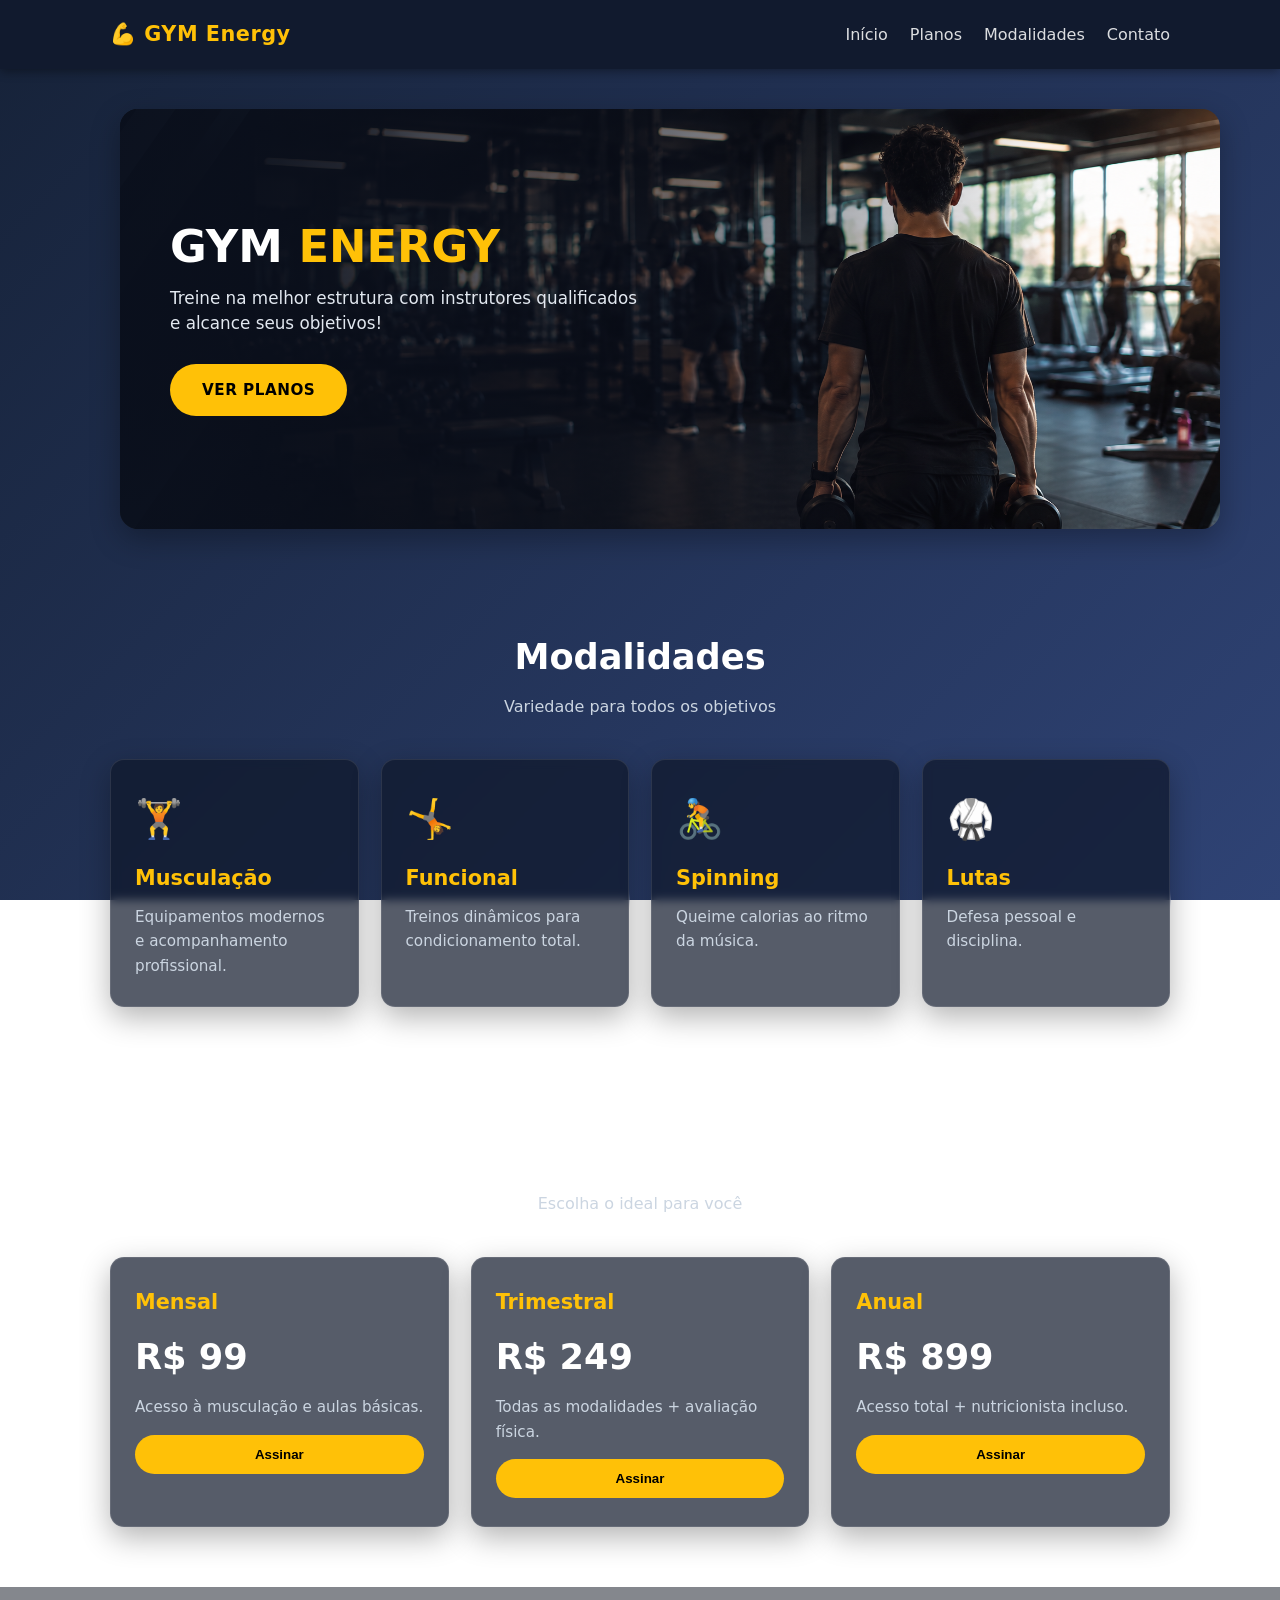
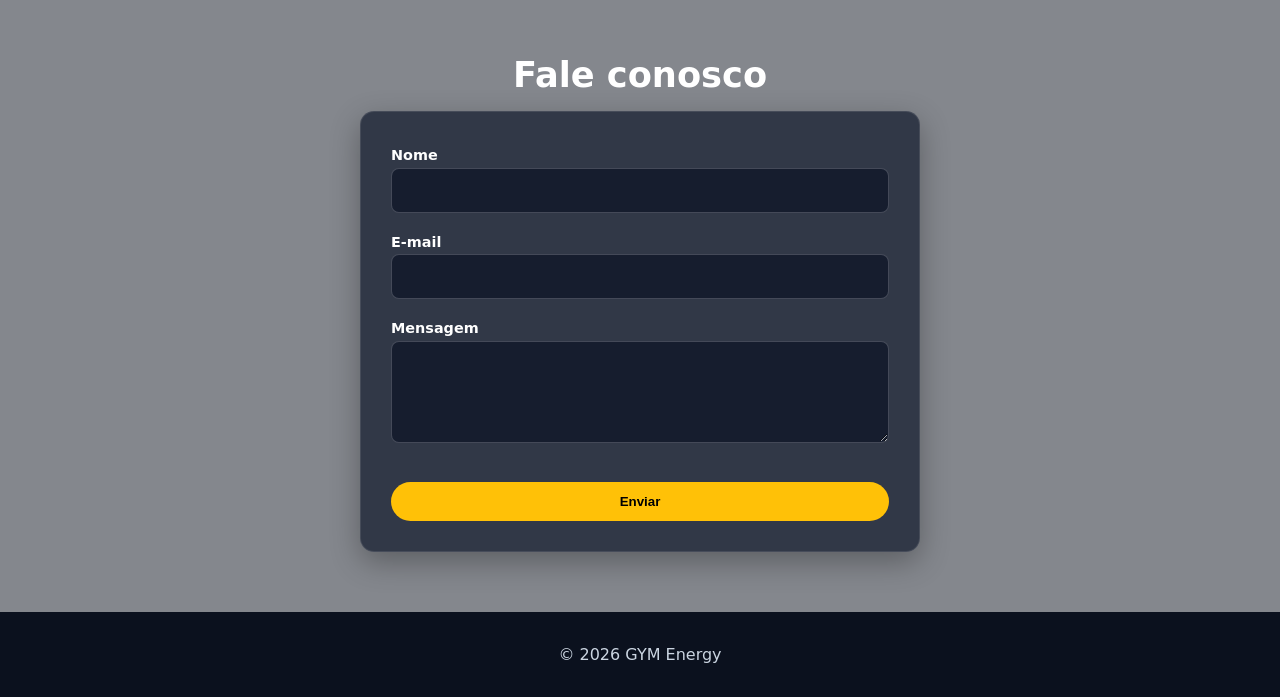
==== projetos-final-2026-2/02-academia/02-academia/index.html @ 3f3c1a9d "Add files via upload" ====
<!DOCTYPE html>
<html lang="pt-BR">

<head>
  <meta charset="UTF-8" />
  <meta name="viewport" content="width=device-width, initial-scale=1.0" />
  <title>GYM Energy</title>
  <meta name="description" content="Site da academia com planos, horários e modalidades." />
  <link rel="stylesheet" href="styles.css" />
</head>

<body>
  <!-- CABEÇALHO -->
<header class="site-header">
  <nav class="nav">
    <div class="logo">💪 GYM Energy</div>
    <ul>
      <li><a href="#inicio">Início</a></li>
      <li><a href="#planos">Planos</a></li>
      <li><a href="#modalidades">Modalidades</a></li>
      <li><a href="#contato">Contato</a></li>
    </ul>
  </nav>
</header>

<!-- SEÇÃO PRINCIPAL (HERO) -->
<section class="hero-section">
  <div class="hero-box">
    <img src="img/fundo_inicio.png" alt="Fundo Inicio Academia" class="hero-bg">
    <div class="hero-overlay"></div>
    <div class="hero-texto">
      <h1>GYM <span> ENERGY</span></h1>
      <p class="lead">Treine na melhor estrutura com instrutores qualificados e alcance seus objetivos!</p>
      <a href="#planos" class="btn-planos">VER PLANOS</a>
    </div>
  </div>
</section>

  <!-- MODALIDADES -->
  <section id="modalidades" class="modalidades">
    <div class="container">
      <h2>Modalidades</h2>
      <p class="subtitle">Variedade para todos os objetivos</p>
      <div class="grid">
        <article class="card card-destaque">
          <div class="icon">🏋️</div>
          <h3>Musculação</h3>
          <p>Equipamentos modernos e acompanhamento profissional.</p>
        </article>
        <article class="card card-destaque">
          <div class="icon">🤸</div>
          <h3>Funcional</h3>
          <p>Treinos dinâmicos para condicionamento total.</p>
        </article>
        <article class="card card-destaque">
          <div class="icon">🚴</div>
          <h3>Spinning</h3>
          <p>Queime calorias ao ritmo da música.</p>
        </article>
        <article class="card card-destaque">
          <div class="icon">🥋</div>
          <h3>Lutas</h3>
          <p>Defesa pessoal e disciplina.</p>
        </article>
      </div>
    </div>
  </section>

  <!-- PLANOS -->
  <section id="planos" class="planos">
    <div class="container">
      <h2>Planos</h2>
      <p class="subtitle">Escolha o ideal para você</p>
      <div class="grid">
        <article class="card card-planos">
          <h3>Mensal</h3>
          <p class="preco">R$ 99</p>
          <p>Acesso à musculação e aulas básicas.</p>
          <button class="btn primary" onclick="escolherPlano('Mensal')">Assinar</button>
        </article>
        <article class="card card-planos">
          <h3>Trimestral</h3>
          <p class="preco">R$ 249</p>
          <p>Todas as modalidades + avaliação física.</p>
          <button class="btn primary" onclick="escolherPlano('Trimestral')">Assinar</button>
        </article>
        <article class="card card-planos">
          <h3>Anual</h3>
          <p class="preco">R$ 899</p>
          <p>Acesso total + nutricionista incluso.</p>
          <button class="btn primary" onclick="escolherPlano('Anual')">Assinar</button>
        </article>
      </div>
    </div>
  </section>

  <!-- CONTATO -->
  <section id="contato" class="contato">
    <div class="container">
      <h2>Fale conosco</h2>
      <form class="contact formContato" novalidate>
        <div><label for="nome">Nome</label><input id="nome" required /></div>
        <div><label for="email">E-mail</label><input id="email" type="email" required /></div>
        <div><label for="mensagem">Mensagem</label><textarea id="mensagem" rows="4" required></textarea></div>
        <button type="submit" class="btn primary">Enviar</button>
        <div class="mensagem-feedback" id="feedback"></div>
      </form>
    </div>
  </section>

  <footer>
    <p>© <span id="ano"></span> GYM Energy</p>
  </footer>
  <script src="script.js"></script>
</body>

</html>
---- projetos-final-2026-2/02-academia/02-academia/styles.css ----
/* =========================================================
   Academia GYM Energy - Folha de Estilos
   ========================================================= */

/* Variáveis Globais */
:root {
  --primary: #ffc107;            /* Amarelo de destaque */
  --bg-gradient: linear-gradient(135deg, #162238 0%, #2f4375 100%); /* Transição de azul */
  --card-bg: rgba(15, 23, 42, 0.7); /* Fundo sutil para os cartões */
  --text: #ffffff;               /* Cor do texto principal */
  --muted: #cbd5e1;              /* Texto secundário */
  --radius: 14px;
  --shadow: 0 10px 30px rgba(0, 0, 0, 0.3);
  --container: 1100px;
}

/* Reset Global */
* {
  box-sizing: border-box;
  margin: 0;
  padding: 0;
}

html {
  scroll-behavior: smooth;
}

/* Fundo da página com o degradê azul fixo */
body {
  font-family: 'Segoe UI', system-ui, -apple-system, sans-serif;
  background: var(--bg-gradient);
  background-attachment: fixed;
  color: var(--text);
  line-height: 1.6;
  min-height: 100vh;
}

img {
  max-width: 100%;
  display: block;
}

.container {
  max-width: var(--container);
  margin: 0 auto;
  padding: 0 20px;
}

/* ---------- HEADER / NAV ---------- */
header.site-header {
  width: 100%;
  background-color: #111a2e;
  position: sticky;
  top: 0;
  z-index: 50;
  box-shadow: 0 2px 10px rgba(0, 0, 0, 0.4);
}

.nav {
  width: 100%;
  max-width: 1100px;
  margin: 0 auto;
  padding: 18px 20px;
  color: #ffffff;
  display: flex;
  align-items: center;
  justify-content: space-between;
}

.nav .logo {
  font-weight: 800;
  font-size: 1.3rem;
  letter-spacing: 0.5px;
  color: var(--primary);
}

.nav ul {
  display: flex;
  gap: 22px;
  list-style: none;
}

.nav a {
  color: #fff;
  text-decoration: none;
  font-weight: 500;
  opacity: 0.85;
  transition: opacity 0.2s, color 0.2s;
}

.nav a:hover {
  opacity: 1;
  color: var(--primary);
}

.menu-toggle {
  display: none;
  background: transparent;
  border: 0;
  color: #f3f3f3;
  font-size: 1.6rem;
  cursor: pointer;
}

/* ---------- HERO ---------- */
.hero-section {
  width: 100%;
  padding: 40px 20px;
  display: flex;
  justify-content: center;
}

.hero-box {
  position: relative;
  width: 100%;
  max-width: 1100px; /* Força a mesma largura limite do menu */
  margin: auto !important; /* Centraliza 100% no meio da tela */
  transform: translateX(30px); /* Joga a box da imagem pro lado direito */
  min-height: 420px;
  border-radius: 18px;
  overflow: hidden;
  padding: 60px 50px;
  display: flex;
  align-items: center;
  box-shadow: 0 10px 30px rgba(0, 0, 0, 0.3);
}

.hero-bg {
  position: absolute;
  top: 0;
  left: 0;
  width: 100%;
  height: 100%;
  object-fit: cover;
  object-position: center;
  z-index: 1;
  transition: transform 0.7s ease;
}

.hero-box:hover .hero-bg {
  transform: scale(1.08);
}

.hero-overlay {
  position: absolute;
  top: 0;
  left: 0;
  width: 100%;
  height: 100%;
  background: linear-gradient(90deg, rgba(10, 16, 30, 0.92) 0%, rgba(10, 16, 30, 0.6) 50%, rgba(10, 16, 30, 0) 85%);
  z-index: 2;
}

.hero-texto {
  position: relative;
  z-index: 3;
  max-width: 480px;
  text-align: left;
}

.hero-texto h1 {
  font-size: 2.8rem;
  font-weight: 900;
  color: #ffffff;
  text-transform: uppercase;
  line-height: 1.1;
  margin-bottom: 14px;
}

 /* Apague se não quiser a difença de cor no GYM ENERGY */
.hero-texto h1 span {
  color: #ffc107;
}

.hero-texto .lead {
  color: #e2e8f0;
  font-size: 1.05rem;
  margin-bottom: 28px;
  line-height: 1.5;
}

.btn-planos {
  display: inline-block;
  background-color: #ffc107;
  color: #000000;
  padding: 14px 32px;
  border-radius: 30px;
  font-weight: 800;
  text-decoration: none;
  font-size: 0.95rem;
  text-transform: uppercase;
  letter-spacing: 0.5px;
  transition: background-color 0.3s ease, transform 0.2s ease, box-shadow 0.2s ease;
}

.btn-planos:hover {
  transform: translateY(-3px);
}

/* ---------- SEÇÕES GERAIS ---------- */
section {
  padding: 60px 0;
}

section h2 {
  text-align: center;
  font-size: 2.2rem;
  margin-bottom: 8px;
  color: #ffffff;
}

section .subtitle {
  text-align: center;
  color: var(--muted);
  margin-bottom: 40px;
}

/* Grid e Cards */
.grid {
  display: grid;
  grid-template-columns: repeat(auto-fit, minmax(240px, 1fr));
  gap: 22px;
}

.card {
  background: var(--card-bg);
  backdrop-filter: blur(5px);
  border: 1px solid rgba(255, 255, 255, 0.1);
  border-radius: var(--radius);
  padding: 28px 24px;
  box-shadow: var(--shadow);
  transition: transform 0.2s, border-color 0.2s;
}

.card:hover {
  transform: translateY(-6px);
  border-color: rgba(255, 193, 7, 0.4); /* Borda do card, se tu n gostou tira */
}

.card .icon {
  font-size: 2.4rem;
  margin-bottom: 12px;
}

.card h3 {
  color: var(--primary);
  margin-bottom: 10px;
  font-size: 1.3rem;
}

.card p {
  color: var(--muted);
  font-size: 0.95rem;
}

.card-planos .preco {
  font-size: 2.2rem;
  color: #ffffff;
  font-weight: 800;
  margin: 10px 0;
}

/* Botões Reutilizáveis */
.btn {
  display: inline-block;
  padding: 12px 24px;
  border-radius: 30px;
  text-decoration: none;
  font-weight: 700;
  border: 0;
  cursor: pointer;
  transition: transform 0.15s ease, background-color 0.2s ease;
}

.btn.primary {
  background: var(--primary);
  color: #000;
  margin-top: 15px;
  width: 100%;
}

.btn.primary:hover {
  background: #e0a800;
  transform: translateY(-2px);
}

/* ---------- SEÇÃO CONTATO ---------- */
.contato {
  background-color: rgba(10, 16, 28, 0.5);
}

form.contact {
  max-width: 560px;
  margin: 0 auto;
  background: var(--card-bg);
  backdrop-filter: blur(5px);
  padding: 30px;
  border-radius: var(--radius);
  border: 1px solid rgba(255, 255, 255, 0.1);
  box-shadow: var(--shadow);
  display: grid;
  gap: 16px;
}

form.contact label {
  font-weight: 600;
  font-size: 0.9rem;
  color: #ffffff;
}

form.contact input,
form.contact textarea {
  width: 100%;
  padding: 12px 14px;
  border: 1px solid rgba(255, 255, 255, 0.2);
  background: rgba(15, 23, 42, 0.8);
  color: #fff;
  border-radius: 8px;
  font-family: inherit;
  font-size: 1rem;
}

form.contact input:focus,
form.contact textarea:focus {
  outline: none;
  border-color: var(--primary);
}

.mensagem-feedback {
  margin-top: 14px;
  padding: 12px;
  border-radius: 8px;
  background: #ecfdf5;
  color: #065f46;
  text-align: center;
  display: none;
}

/* ---------- FOOTER ---------- */
footer {
  background: #0b111e;
  color: var(--muted);
  text-align: center;
  padding: 30px 20px;
}

/* ---------- RESPONSIVO (MOBILE) ---------- */
@media (max-width: 720px) {
  .hero-box {
    padding: 40px 24px;
    min-height: 360px;
  }
  
  .hero-texto h1 {
    font-size: 2.1rem;
  }
  
  .nav ul {
    display: none;
    position: absolute;
    top: 60px;
    left: 0;
    right: 0;
    flex-direction: column;
    background: #111a2e;
    padding: 20px;
    gap: 16px;
  }

  .nav ul.open {
    display: flex;
  }

  .menu-toggle {
    display: block;
  }
}
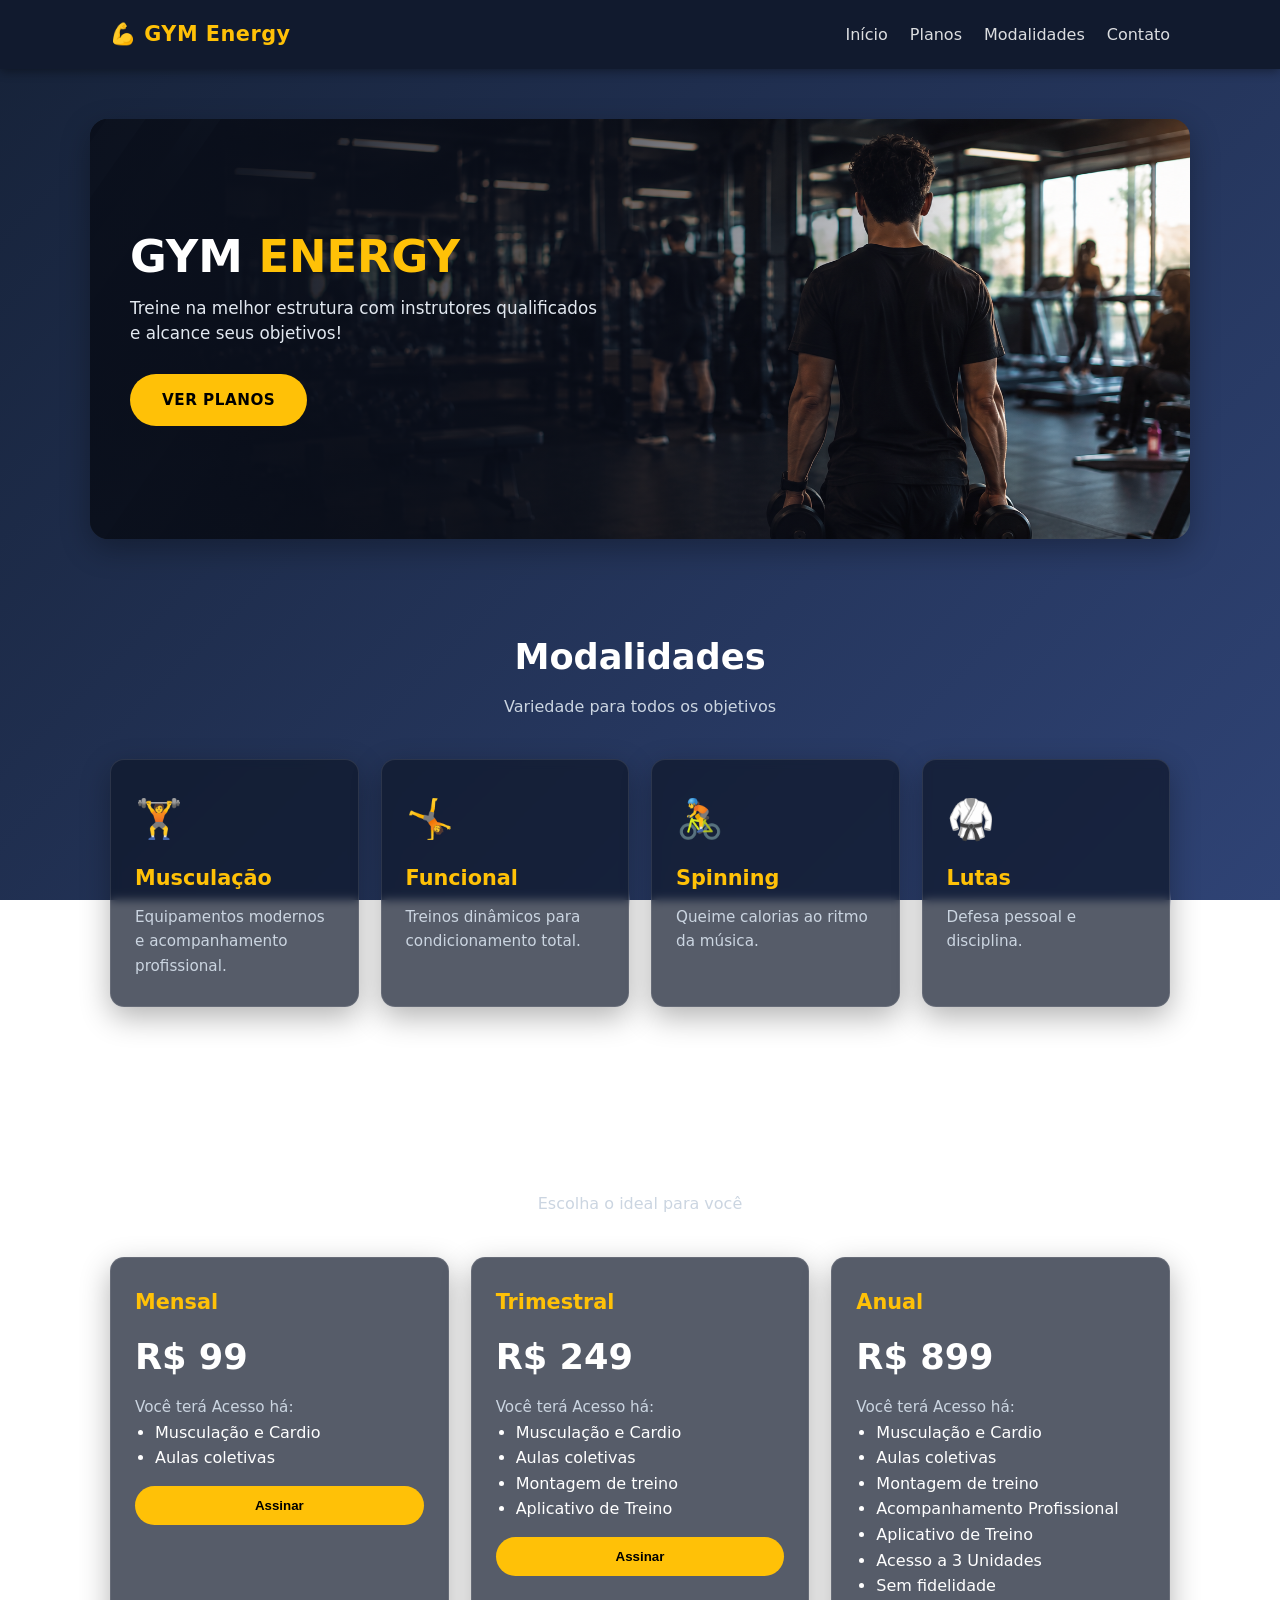
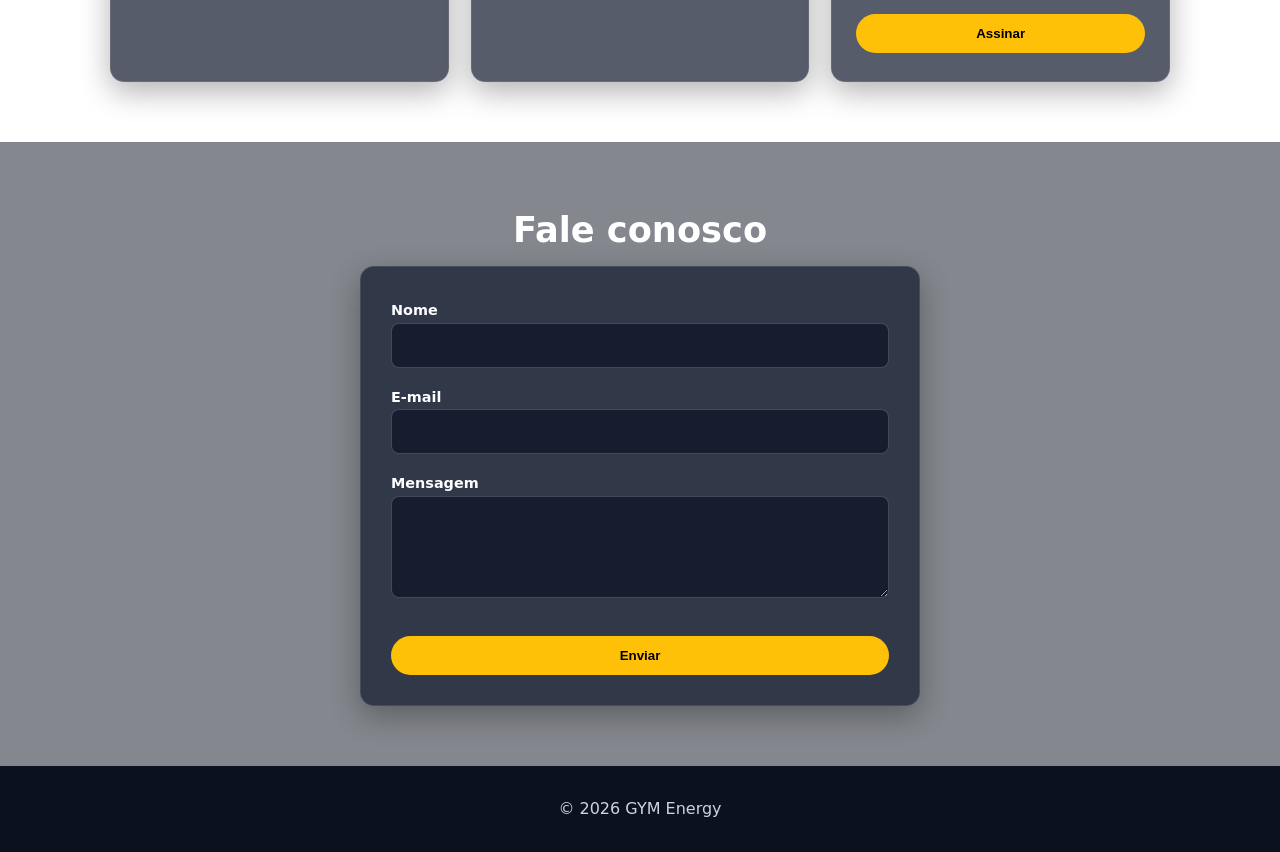
==== commit 843ee8b1: "update" ====
--- a/projetos-final-2026-2/02-academia/02-academia/index.html
+++ b/projetos-final-2026-2/02-academia/02-academia/index.html
@@ -75,19 +75,38 @@
         <article class="card card-planos">
           <h3>Mensal</h3>
           <p class="preco">R$ 99</p>
-          <p>Acesso à musculação e aulas básicas.</p>
+          <p>Você terá Acesso há:</p>
+          <ul>
+            <li>Musculação e Cardio</li>
+            <li>Aulas coletivas</li>
+          </ul>
           <button class="btn primary" onclick="escolherPlano('Mensal')">Assinar</button>
         </article>
         <article class="card card-planos">
           <h3>Trimestral</h3>
           <p class="preco">R$ 249</p>
-          <p>Todas as modalidades + avaliação física.</p>
+          <p>Você terá Acesso há:</p>
+           <ul>
+            <li>Musculação e Cardio</li>
+            <li>Aulas coletivas</li>
+            <li>Montagem de treino</li>
+            <li>Aplicativo de Treino</li>
+          </ul>
           <button class="btn primary" onclick="escolherPlano('Trimestral')">Assinar</button>
         </article>
         <article class="card card-planos">
           <h3>Anual</h3>
           <p class="preco">R$ 899</p>
-          <p>Acesso total + nutricionista incluso.</p>
+          <p>Você terá Acesso há:</p>
+           <ul>
+            <li>Musculação e Cardio</li>
+            <li>Aulas coletivas</li>
+            <li>Montagem de treino</li>
+            <li>Acompanhamento Profissional</li>
+            <li>Aplicativo de Treino</li>
+            <li>Acesso a 3 Unidades</li>
+            <li>Sem fidelidade</li>
+          </ul>
           <button class="btn primary" onclick="escolherPlano('Anual')">Assinar</button>
         </article>
       </div>
--- a/projetos-final-2026-2/02-academia/02-academia/styles.css
+++ b/projetos-final-2026-2/02-academia/02-academia/styles.css
@@ -116,10 +116,12 @@
   max-width: 1100px; /* Força a mesma largura limite do menu */
   margin: auto !important; /* Centraliza 100% no meio da tela */
   transform: translateX(30px); /* Joga a box da imagem pro lado direito */
+  transform: translateX(-10px);
+  transform: translateY(10px);
   min-height: 420px;
   border-radius: 18px;
   overflow: hidden;
-  padding: 60px 50px;
+  padding: 70px 40px;
   display: flex;
   align-items: center;
   box-shadow: 0 10px 30px rgba(0, 0, 0, 0.3);
@@ -177,6 +179,10 @@
   font-size: 1.05rem;
   margin-bottom: 28px;
   line-height: 1.5;
+}
+
+.planos li{
+  transform: translateX(20px);
 }
 
 .btn-planos {
